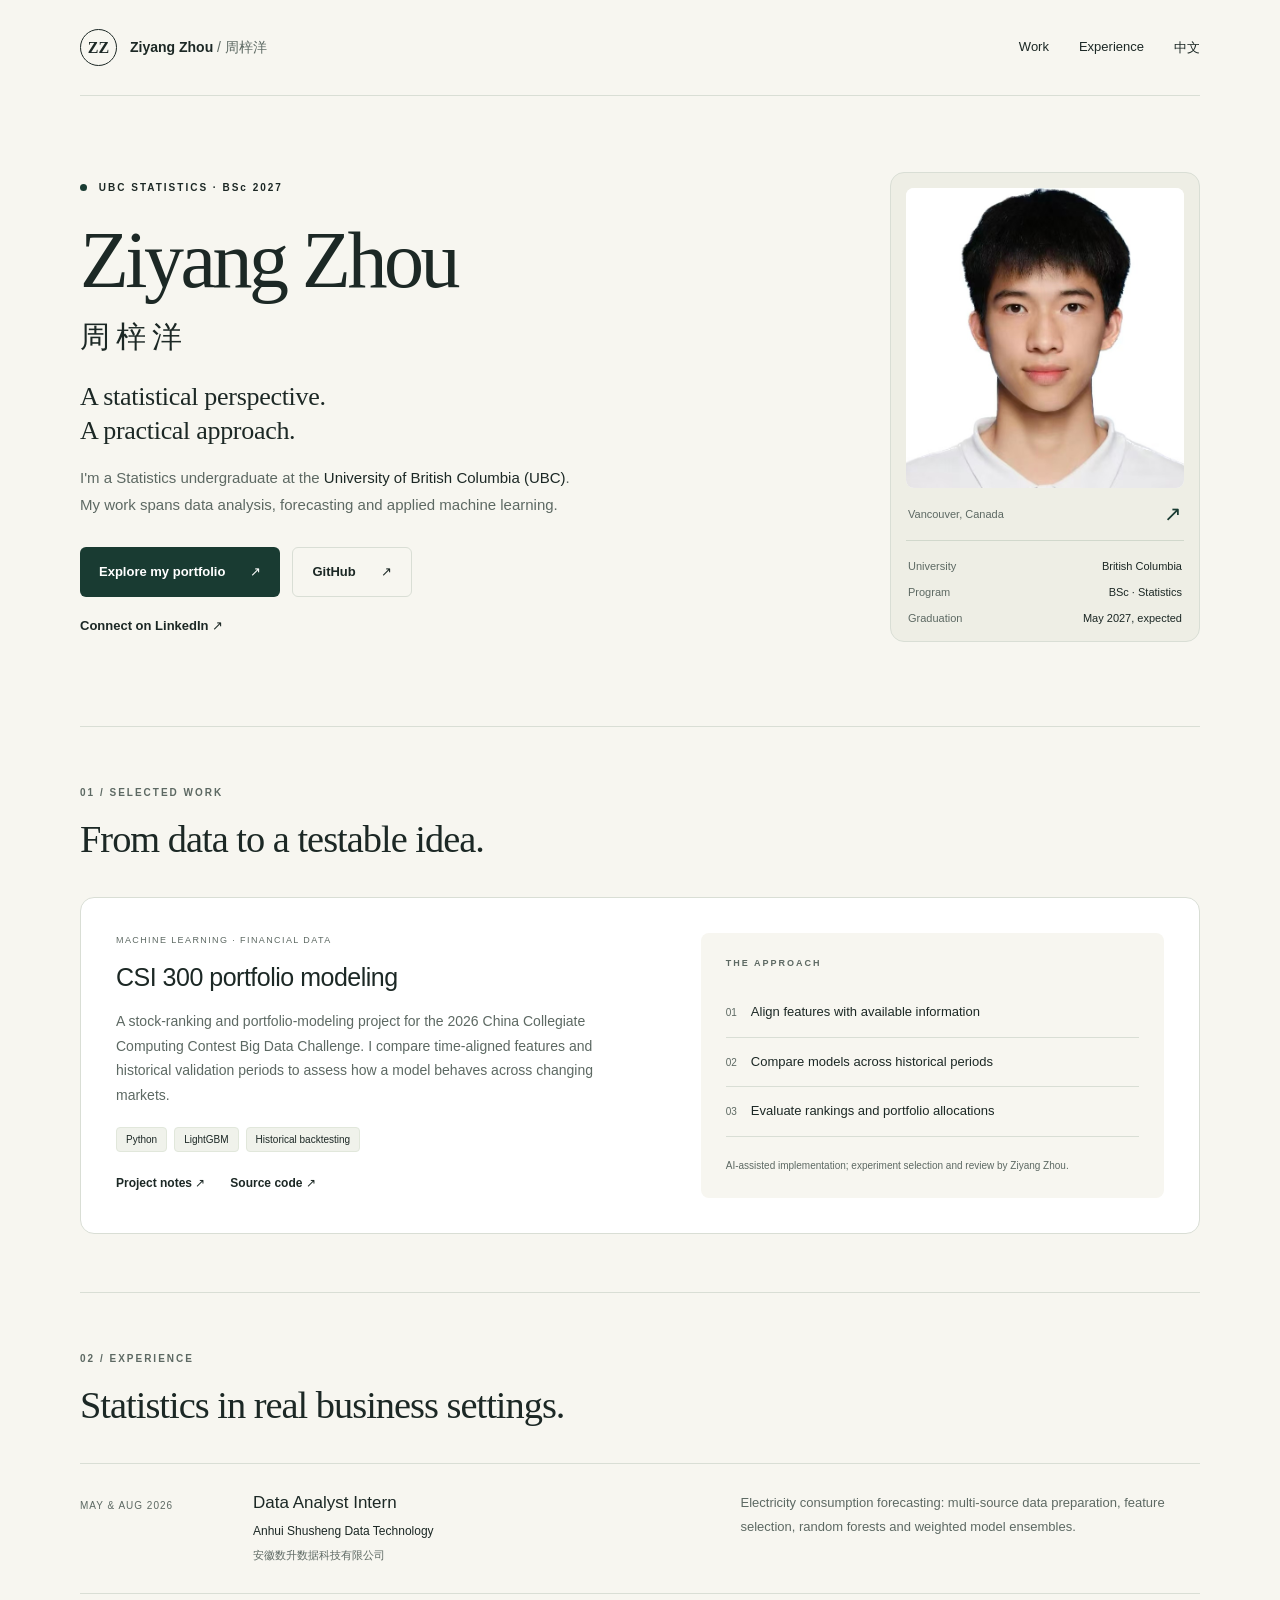
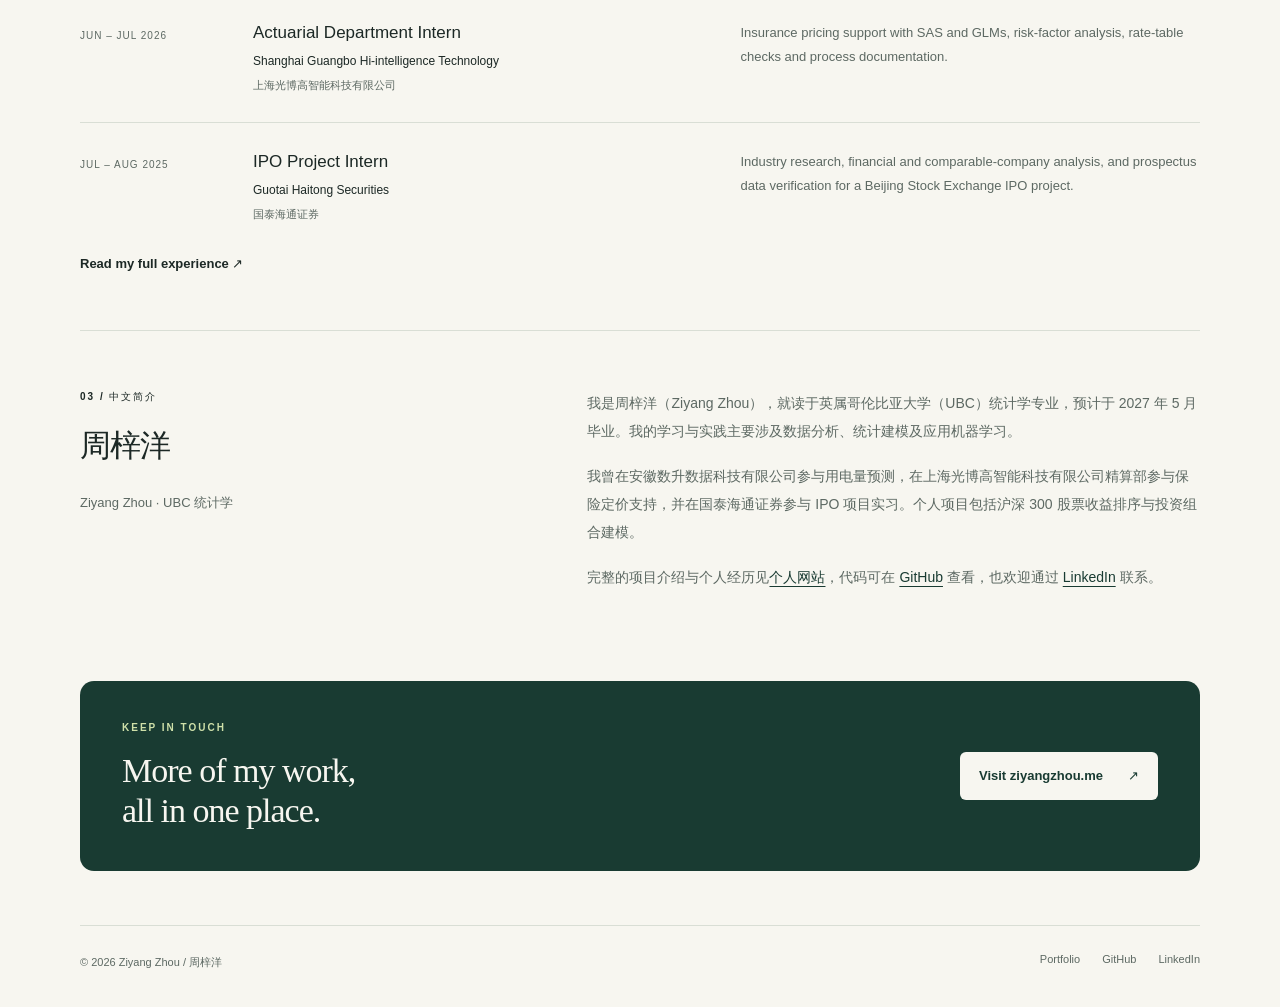
==== index.html @ 8d2120dc "Publish bilingual UBC Statistics profile for Ziyang Zhou" ====
<!doctype html>
<html lang="en">
<head>
  <meta charset="utf-8">
  <meta name="viewport" content="width=device-width, initial-scale=1">
  <title>Ziyang Zhou (周梓洋) | UBC Statistics · Data Analysis &amp; Machine Learning</title>
  <meta name="description" content="Ziyang Zhou (周梓洋), UBC Statistics student, BSc expected May 2027. Explore forecasting, actuarial analysis and machine learning work, with links to his portfolio, LinkedIn and GitHub. 英属哥伦比亚大学统计学本科生。">
  <meta name="author" content="Ziyang Zhou (周梓洋)">
  <meta name="robots" content="index, follow, max-image-preview:large">
  <meta name="theme-color" content="#193b32">
  <link rel="canonical" href="https://asdzzyandzzy.github.io/">
  <link rel="icon" href="/favicon.svg" type="image/svg+xml">
  <link rel="stylesheet" href="/styles.css">
  <meta property="og:type" content="profile">
  <meta property="og:title" content="Ziyang Zhou (周梓洋) · UBC Statistics">
  <meta property="og:description" content="Statistics, forecasting and applied machine learning. Explore my work and connect across my portfolio, LinkedIn and GitHub.">
  <meta property="og:url" content="https://asdzzyandzzy.github.io/">
  <meta property="og:image" content="https://asdzzyandzzy.github.io/assets/portrait.jpg">
  <meta property="og:image:alt" content="Portrait of Ziyang Zhou (周梓洋)">
  <meta name="twitter:card" content="summary">
  <meta name="twitter:title" content="Ziyang Zhou (周梓洋) · UBC Statistics">
  <meta name="twitter:description" content="UBC Statistics student working on data analysis, forecasting and applied machine learning.">
  <meta name="twitter:image" content="https://asdzzyandzzy.github.io/assets/portrait.jpg">
  <script type="application/ld+json">
  {
    "@context": "https://schema.org",
    "@graph": [
      {
        "@type": "ProfilePage",
        "@id": "https://asdzzyandzzy.github.io/#profile",
        "url": "https://asdzzyandzzy.github.io/",
        "name": "Ziyang Zhou (周梓洋) | UBC Statistics",
        "dateCreated": "2026-10-05",
        "dateModified": "2026-10-05",
        "inLanguage": ["en", "zh-Hans"],
        "mainEntity": {"@id": "https://ziyangzhou.me/#person"}
      },
      {
        "@type": "Person",
        "@id": "https://ziyangzhou.me/#person",
        "name": "Ziyang Zhou",
        "alternateName": ["周梓洋", "Asdzzyandzzy"],
        "givenName": "Ziyang",
        "familyName": "Zhou",
        "url": "https://ziyangzhou.me/",
        "image": "https://asdzzyandzzy.github.io/assets/portrait.jpg",
        "description": "Ziyang Zhou (周梓洋) is a Statistics undergraduate at the University of British Columbia (UBC), expecting to graduate in May 2027.",
        "affiliation": {
          "@type": "CollegeOrUniversity",
          "name": "University of British Columbia",
          "alternateName": ["UBC", "英属哥伦比亚大学"],
          "url": "https://www.ubc.ca/"
        },
        "sameAs": [
          "https://ziyangzhou.me/",
          "https://github.com/Asdzzyandzzy",
          "https://www.linkedin.com/in/ziyang-zhou-a9a16a391/"
        ]
      }
    ]
  }
  </script>
</head>
<body>
  <a class="skip" href="#main">Skip to content</a>
  <header class="site-header wrap">
    <a class="brand" href="/" aria-label="Ziyang Zhou, home"><span class="monogram">ZZ</span><span>Ziyang Zhou <span lang="zh-Hans">/ 周梓洋</span></span></a>
    <nav aria-label="Main navigation">
      <a href="#work">Work</a>
      <a href="#experience">Experience</a>
      <a href="#about-cn" lang="zh-Hans">中文</a>
    </nav>
  </header>

  <main id="main" class="wrap">
    <section class="hero" aria-labelledby="name">
      <div class="hero-copy">
        <p class="eyebrow"><span class="dot"></span> UBC STATISTICS · BSc 2027</p>
        <h1 id="name">Ziyang Zhou<span lang="zh-Hans">周梓洋</span></h1>
        <p class="hero-lead">A statistical perspective.<br>A practical approach.</p>
        <p class="intro">I'm a Statistics undergraduate at the <strong>University of British Columbia (UBC)</strong>. My work spans data analysis, forecasting and applied machine learning.</p>
        <div class="hero-actions">
          <a class="button primary" href="https://ziyangzhou.me/" rel="me">Explore my portfolio <span aria-hidden="true">↗</span></a>
          <a class="button secondary" href="https://github.com/Asdzzyandzzy" rel="me">GitHub <span aria-hidden="true">↗</span></a>
        </div>
        <a class="text-link" href="https://www.linkedin.com/in/ziyang-zhou-a9a16a391/" rel="me">Connect on LinkedIn <span aria-hidden="true">↗</span></a>
      </div>
      <aside class="portrait-card" aria-label="Education at a glance">
        <div class="portrait-frame"><img src="/assets/portrait.jpg" alt="Ziyang Zhou (周梓洋), UBC Statistics student" width="671" height="675" fetchpriority="high"></div>
        <div class="portrait-caption"><span>Vancouver, Canada</span><span class="caption-mark" aria-hidden="true">↗</span></div>
        <dl class="education-facts">
          <div><dt>University</dt><dd>British Columbia</dd></div>
          <div><dt>Program</dt><dd>BSc · Statistics</dd></div>
          <div><dt>Graduation</dt><dd>May 2027, expected</dd></div>
        </dl>
      </aside>
    </section>

    <section id="work" class="section" aria-labelledby="work-heading">
      <div class="section-heading"><p class="eyebrow">01 / SELECTED WORK</p><h2 id="work-heading">From data to a testable idea.</h2></div>
      <article class="project">
        <div class="project-description">
          <p class="project-kicker">MACHINE LEARNING · FINANCIAL DATA</p>
          <h3>CSI 300 portfolio modeling</h3>
          <p>A stock-ranking and portfolio-modeling project for the 2026 China Collegiate Computing Contest Big Data Challenge. I compare time-aligned features and historical validation periods to assess how a model behaves across changing markets.</p>
          <ul class="tags" aria-label="Project tools"><li>Python</li><li>LightGBM</li><li>Historical backtesting</li></ul>
          <div class="project-links"><a href="https://ziyangzhou.me/projects/csi300-portfolio-modeling-challenge/">Project notes <span aria-hidden="true">↗</span></a><a href="https://github.com/Asdzzyandzzy/2026-China-Collegiate-Computing-Contest-Big-Data-Challenge">Source code <span aria-hidden="true">↗</span></a></div>
        </div>
        <div class="project-method" aria-label="Project workflow">
          <p class="eyebrow">THE APPROACH</p>
          <ol><li><span>01</span>Align features with available information</li><li><span>02</span>Compare models across historical periods</li><li><span>03</span>Evaluate rankings and portfolio allocations</li></ol>
          <p class="method-note">AI-assisted implementation; experiment selection and review by Ziyang Zhou.</p>
        </div>
      </article>
    </section>

    <section id="experience" class="section" aria-labelledby="experience-heading">
      <div class="section-heading"><p class="eyebrow">02 / EXPERIENCE</p><h2 id="experience-heading">Statistics in real business settings.</h2></div>
      <div class="experience-list">
        <article class="experience-row"><p class="date">MAY &amp; AUG 2026</p><div><h3>Data Analyst Intern</h3><p class="company">Anhui Shusheng Data Technology</p><p lang="zh-Hans" class="company-cn">安徽数升数据科技有限公司</p></div><p class="experience-summary">Electricity consumption forecasting: multi-source data preparation, feature selection, random forests and weighted model ensembles.</p></article>
        <article class="experience-row"><p class="date">JUN – JUL 2026</p><div><h3>Actuarial Department Intern</h3><p class="company">Shanghai Guangbo Hi-intelligence Technology</p><p lang="zh-Hans" class="company-cn">上海光博高智能科技有限公司</p></div><p class="experience-summary">Insurance pricing support with SAS and GLMs, risk-factor analysis, rate-table checks and process documentation.</p></article>
        <article class="experience-row"><p class="date">JUL – AUG 2025</p><div><h3>IPO Project Intern</h3><p class="company">Guotai Haitong Securities</p><p lang="zh-Hans" class="company-cn">国泰海通证券</p></div><p class="experience-summary">Industry research, financial and comparable-company analysis, and prospectus data verification for a Beijing Stock Exchange IPO project.</p></article>
      </div>
      <a class="text-link section-link" href="https://ziyangzhou.me/experience/">Read my full experience <span aria-hidden="true">↗</span></a>
    </section>

    <section id="about-cn" class="section chinese-profile" lang="zh-Hans" aria-labelledby="chinese-heading">
      <div><p class="eyebrow">03 / 中文简介</p><h2 id="chinese-heading">周梓洋<br><span class="chinese-subtitle">Ziyang Zhou · UBC 统计学</span></h2></div>
      <div class="chinese-body"><p>我是周梓洋（Ziyang Zhou），就读于英属哥伦比亚大学（UBC）统计学专业，预计于 2027 年 5 月毕业。我的学习与实践主要涉及数据分析、统计建模及应用机器学习。</p><p>我曾在安徽数升数据科技有限公司参与用电量预测，在上海光博高智能科技有限公司精算部参与保险定价支持，并在国泰海通证券参与 IPO 项目实习。个人项目包括沪深 300 股票收益排序与投资组合建模。</p><p>完整的项目介绍与个人经历见<a href="https://ziyangzhou.me/" rel="me">个人网站</a>，代码可在 <a href="https://github.com/Asdzzyandzzy" rel="me">GitHub</a> 查看，也欢迎通过 <a href="https://www.linkedin.com/in/ziyang-zhou-a9a16a391/" rel="me">LinkedIn</a> 联系。</p></div>
    </section>

    <section class="connect" aria-labelledby="connect-heading"><div><p class="eyebrow">KEEP IN TOUCH</p><h2 id="connect-heading">More of my work,<br>all in one place.</h2></div><a class="button light" href="https://ziyangzhou.me/" rel="me">Visit ziyangzhou.me <span aria-hidden="true">↗</span></a></section>
  </main>
  <footer class="site-footer wrap"><p>© 2026 Ziyang Zhou <span lang="zh-Hans">/ 周梓洋</span></p><div><a href="https://ziyangzhou.me/" rel="me">Portfolio</a><a href="https://github.com/Asdzzyandzzy" rel="me">GitHub</a><a href="https://www.linkedin.com/in/ziyang-zhou-a9a16a391/" rel="me">LinkedIn</a></div></footer>
</body>
</html>
---- styles.css ----
:root{--paper:#f7f6f0;--ink:#1c2825;--muted:#5d6963;--green:#193b32;--line:#d9ded5;--accent:#cfe0a9;--white:#fff;--radius:14px;font-family:Arial,"Helvetica Neue","Microsoft YaHei",sans-serif;color:var(--ink);background:var(--paper);font-synthesis:none}
*{box-sizing:border-box}html{scroll-behavior:smooth;scroll-padding-top:32px}body{margin:0}a{color:inherit;text-decoration:none}a:hover{text-decoration:underline;text-underline-offset:5px}a:focus-visible{outline:3px solid #4a765b;outline-offset:6px}img{display:block;max-width:100%;height:auto}p{margin:0;line-height:1.75}h1,h2,h3{margin:0;font-weight:500}h2{font-family:Georgia,"Times New Roman",serif;font-size:clamp(29px,3vw,41px);line-height:1.2;letter-spacing:-1px}h3{font-size:21px;line-height:1.4}.wrap{width:min(1120px,calc(100% - 80px));margin-inline:auto}.skip{position:absolute;left:16px;top:-80px;background:var(--white);padding:12px;z-index:10}.skip:focus{top:16px}.site-header{min-height:96px;display:flex;justify-content:space-between;align-items:center;border-bottom:1px solid var(--line);gap:24px}.brand{display:flex;align-items:center;gap:13px;font-size:14px;font-weight:600}.brand>span>span{color:var(--muted);font-weight:400}.monogram{display:grid;place-items:center;width:37px;height:37px;border:1px solid var(--ink);border-radius:50%;font-family:Georgia,serif;font-size:16px}.site-header nav{display:flex;gap:30px;font-size:13px}.hero{display:grid;grid-template-columns:minmax(0,1fr) 310px;gap:110px;padding:76px 0 84px;align-items:center}.eyebrow{font-size:10px;font-weight:700;letter-spacing:2px;line-height:1.5}.dot{display:inline-block;width:7px;height:7px;border-radius:50%;background:var(--green);margin-right:7px}.hero h1{font-family:Georgia,"Times New Roman",serif;font-size:clamp(52px,6.5vw,80px);line-height:1.05;letter-spacing:-3.5px;margin:23px 0 27px}.hero h1>span{display:block;font-family:"Microsoft YaHei","PingFang SC",sans-serif;font-size:30px;font-weight:400;letter-spacing:6px;margin-top:19px}.hero-lead{font-family:Georgia,"Times New Roman",serif;font-size:26px;line-height:1.32;letter-spacing:-.3px;margin-bottom:17px}.intro{font-size:15px;max-width:505px;color:var(--muted)}.intro strong{font-weight:500;color:var(--ink)}.hero-actions{display:flex;gap:12px;flex-wrap:wrap;margin-top:29px}.button{display:inline-flex;align-items:center;justify-content:space-between;gap:25px;padding:16px 19px;border-radius:6px;font-size:13px;font-weight:600;line-height:1.25;min-height:48px}.button:hover{text-decoration:none;filter:brightness(.95)}.primary{background:var(--green);color:var(--white)}.secondary{border:1px solid var(--line)}.text-link{display:inline-block;font-size:13px;font-weight:600;margin-top:21px}.portrait-card{padding:15px 15px 4px;background:#eeeee5;border:1px solid var(--line);border-radius:var(--radius)}.portrait-frame{overflow:hidden;border-radius:8px;background:white}.portrait-frame img{width:100%;aspect-ratio:1/1.08;object-fit:cover;object-position:center 35%}.portrait-caption{display:flex;justify-content:space-between;align-items:center;font-size:11px;color:var(--muted);padding:14px 2px;border-bottom:1px solid #d1d8cc}.caption-mark{color:var(--green);font-size:21px}.education-facts{margin:12px 2px 6px}.education-facts>div{display:flex;justify-content:space-between;gap:12px;font-size:11px;padding:7px 0}.education-facts dt{color:var(--muted)}.education-facts dd{margin:0;text-align:right}.section{padding:58px 0;border-top:1px solid var(--line)}.section-heading .eyebrow{margin-bottom:16px;color:var(--muted)}.project{display:grid;grid-template-columns:1.15fr 1fr;gap:52px;margin-top:35px;padding:35px;background:#fff;border:1px solid var(--line);border-radius:var(--radius)}.project-kicker{color:var(--muted);font-size:9px;letter-spacing:1.4px;margin-bottom:11px}.project h3{font-size:25px;letter-spacing:-.5px;margin-bottom:14px}.project-description>p:not(.project-kicker){font-size:14px;color:var(--muted)}.tags{padding:0;list-style:none;display:flex;flex-wrap:wrap;gap:7px;margin:20px 0 24px}.tags li{font-size:10px;background:#f0f2eb;border:1px solid #e1e7db;padding:6px 9px;border-radius:4px}.project-links{display:flex;gap:25px;font-size:12px;font-weight:600}.project-method{padding:24px 25px;background:var(--paper);border-radius:8px;align-self:stretch;display:flex;flex-direction:column;justify-content:center}.project-method>.eyebrow{font-size:9px;color:var(--muted)}.project-method ol{list-style:none;margin:17px 0 20px;padding:0}.project-method li{display:flex;gap:14px;align-items:baseline;font-size:13px;padding:14px 0;border-bottom:1px solid var(--line);line-height:1.6}.project-method li span{font-size:10px;color:var(--muted)}.method-note{color:var(--muted);font-size:10px;line-height:1.7}.experience-list{margin-top:35px}.experience-row{display:grid;grid-template-columns:145px 1fr 1fr;gap:28px;border-top:1px solid var(--line);padding:27px 0}.date{font-size:10px;letter-spacing:1px;color:var(--muted);padding-top:6px}.experience-row h3{font-size:17px;margin-bottom:6px}.company{font-size:12px;line-height:1.7}.company-cn{font-size:11px;color:var(--muted);margin-top:5px}.experience-summary{font-size:13px;color:var(--muted);line-height:1.85}.section-link{margin-top:4px}.chinese-profile{display:grid;grid-template-columns:1fr 1.4fr;gap:70px}.chinese-profile h2{font-family:"Microsoft YaHei","PingFang SC",sans-serif;font-size:31px;font-weight:400;line-height:1.65;margin-top:16px}.chinese-subtitle{font-family:Arial,sans-serif;font-size:13px;color:var(--muted);letter-spacing:0}.chinese-body p{font-size:14px;line-height:2;color:var(--muted);margin-bottom:17px}.chinese-body a{text-decoration:underline;text-underline-offset:4px;color:var(--green)}.connect{background:var(--green);color:var(--paper);border-radius:var(--radius);padding:39px 42px;display:flex;align-items:center;justify-content:space-between;gap:32px;margin:15px 0 54px}.connect .eyebrow{color:var(--accent);margin-bottom:16px}.connect h2{font-size:34px}.light{background:var(--paper);color:var(--green)}.site-footer{border-top:1px solid var(--line);display:flex;justify-content:space-between;gap:20px;padding:27px 0 35px;color:var(--muted);font-size:11px}.site-footer>div{display:flex;gap:22px}
@media(min-width:1400px){.hero{padding-block:90px}.hero h1{font-size:86px}}
@media(max-width:900px){.wrap{width:calc(100% - 48px)}.hero{gap:40px;grid-template-columns:minmax(0,1fr) 270px}.hero h1{font-size:61px}.project{gap:25px;padding:25px}.experience-row{grid-template-columns:110px 1fr;gap:18px}.experience-summary{grid-column:2}.chinese-profile{gap:35px}}
@media(max-width:640px){.wrap{width:calc(100% - 40px)}.site-header{min-height:80px;flex-wrap:wrap;padding:18px 0;gap:18px}.brand{font-size:12px}.site-header nav{gap:22px;font-size:12px}.hero{grid-template-columns:1fr;padding:43px 0 46px;gap:35px}.hero h1{font-size:64px;letter-spacing:-3px;margin-top:22px}.hero h1>span{font-size:27px}.hero-lead{font-size:25px}.intro{font-size:14px}.hero-actions{gap:10px}.button{font-size:12px;padding:15px 16px;gap:20px}.portrait-card{width:min(100%,330px);justify-self:center}.portrait-frame img{aspect-ratio:1/1}.section{padding:39px 0}.project{grid-template-columns:1fr;padding:22px;gap:25px}.project h3{font-size:23px}.project-method{padding:21px}.experience-row{grid-template-columns:1fr;gap:10px;padding:23px 0}.experience-summary{grid-column:auto}.date{padding:0}.chinese-profile{grid-template-columns:1fr;gap:22px}.chinese-profile h2{font-size:29px;margin-top:12px}.chinese-body p{font-size:14px}.connect{padding:28px;flex-direction:column;align-items:flex-start;margin:10px 0 35px;gap:26px}.connect h2{font-size:31px}.site-footer{flex-direction:column;font-size:11px;gap:13px}}
@media(prefers-reduced-motion:reduce){html{scroll-behavior:auto}}
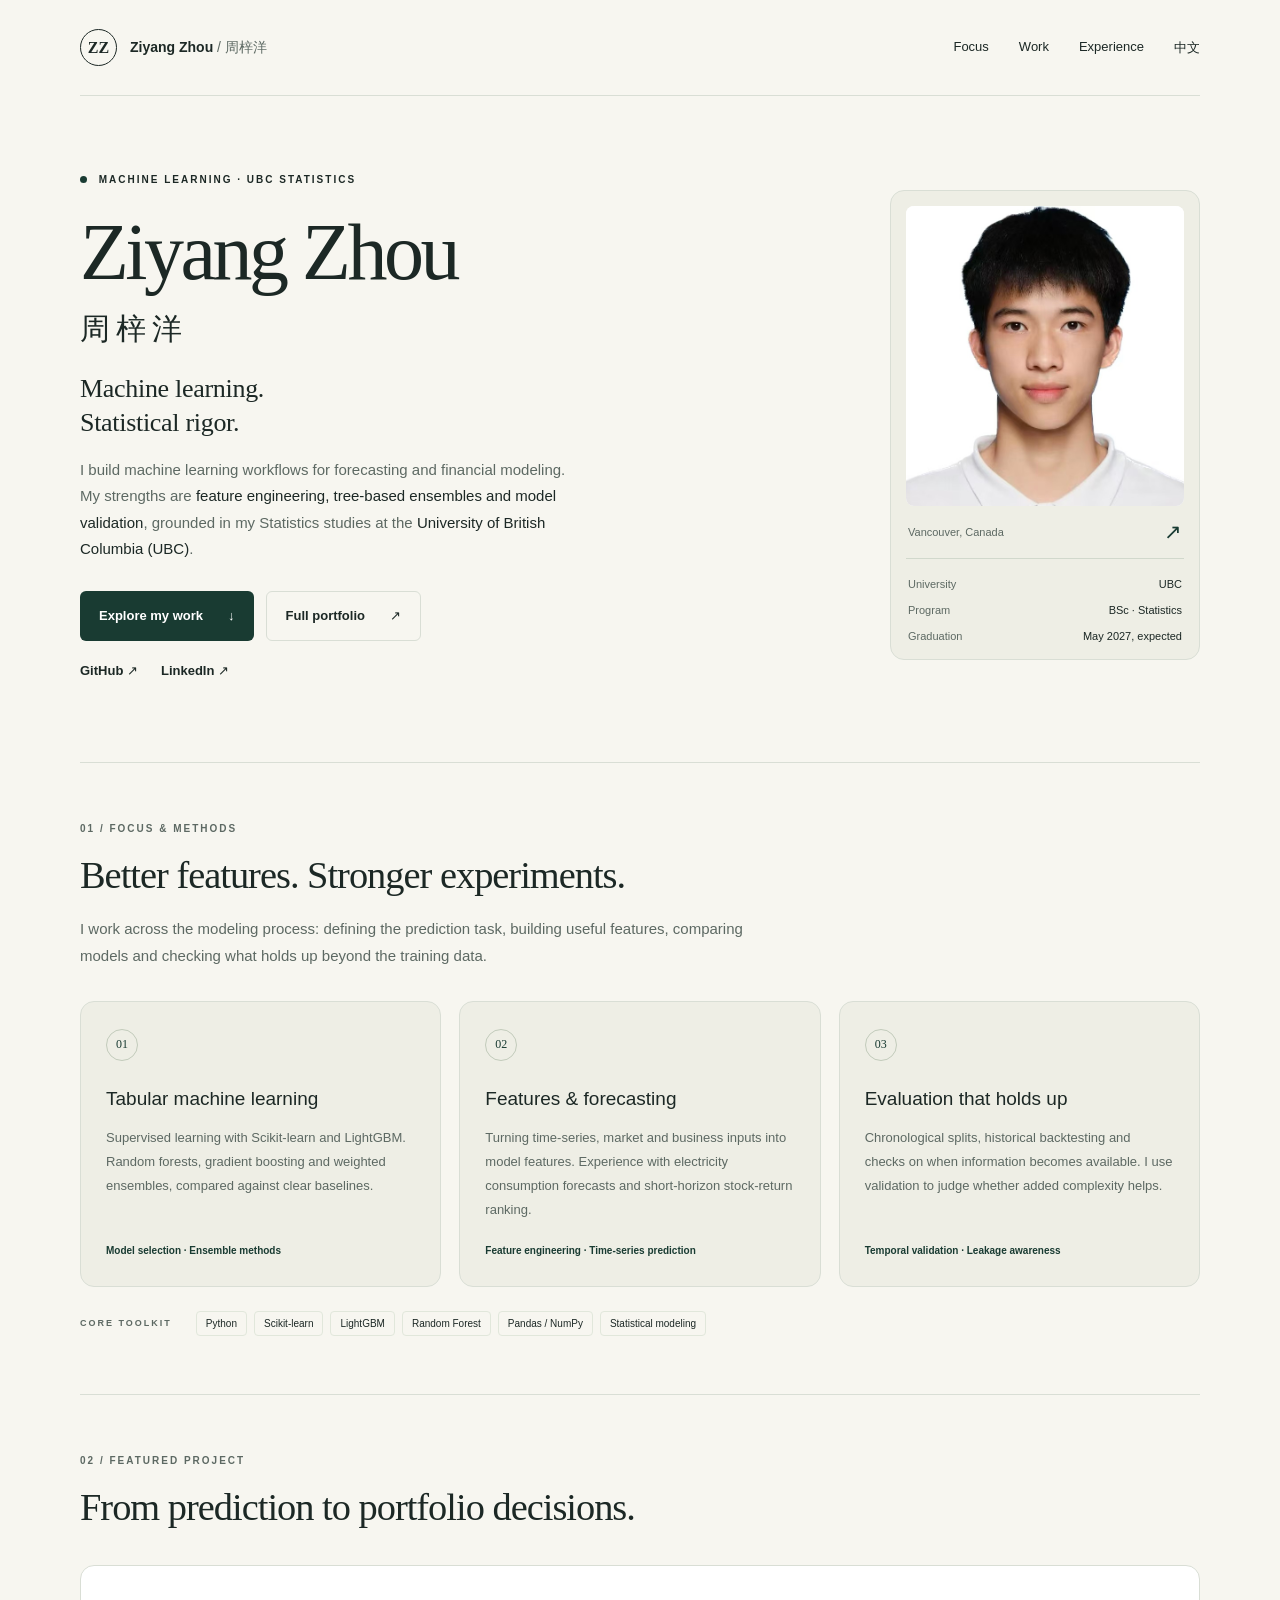
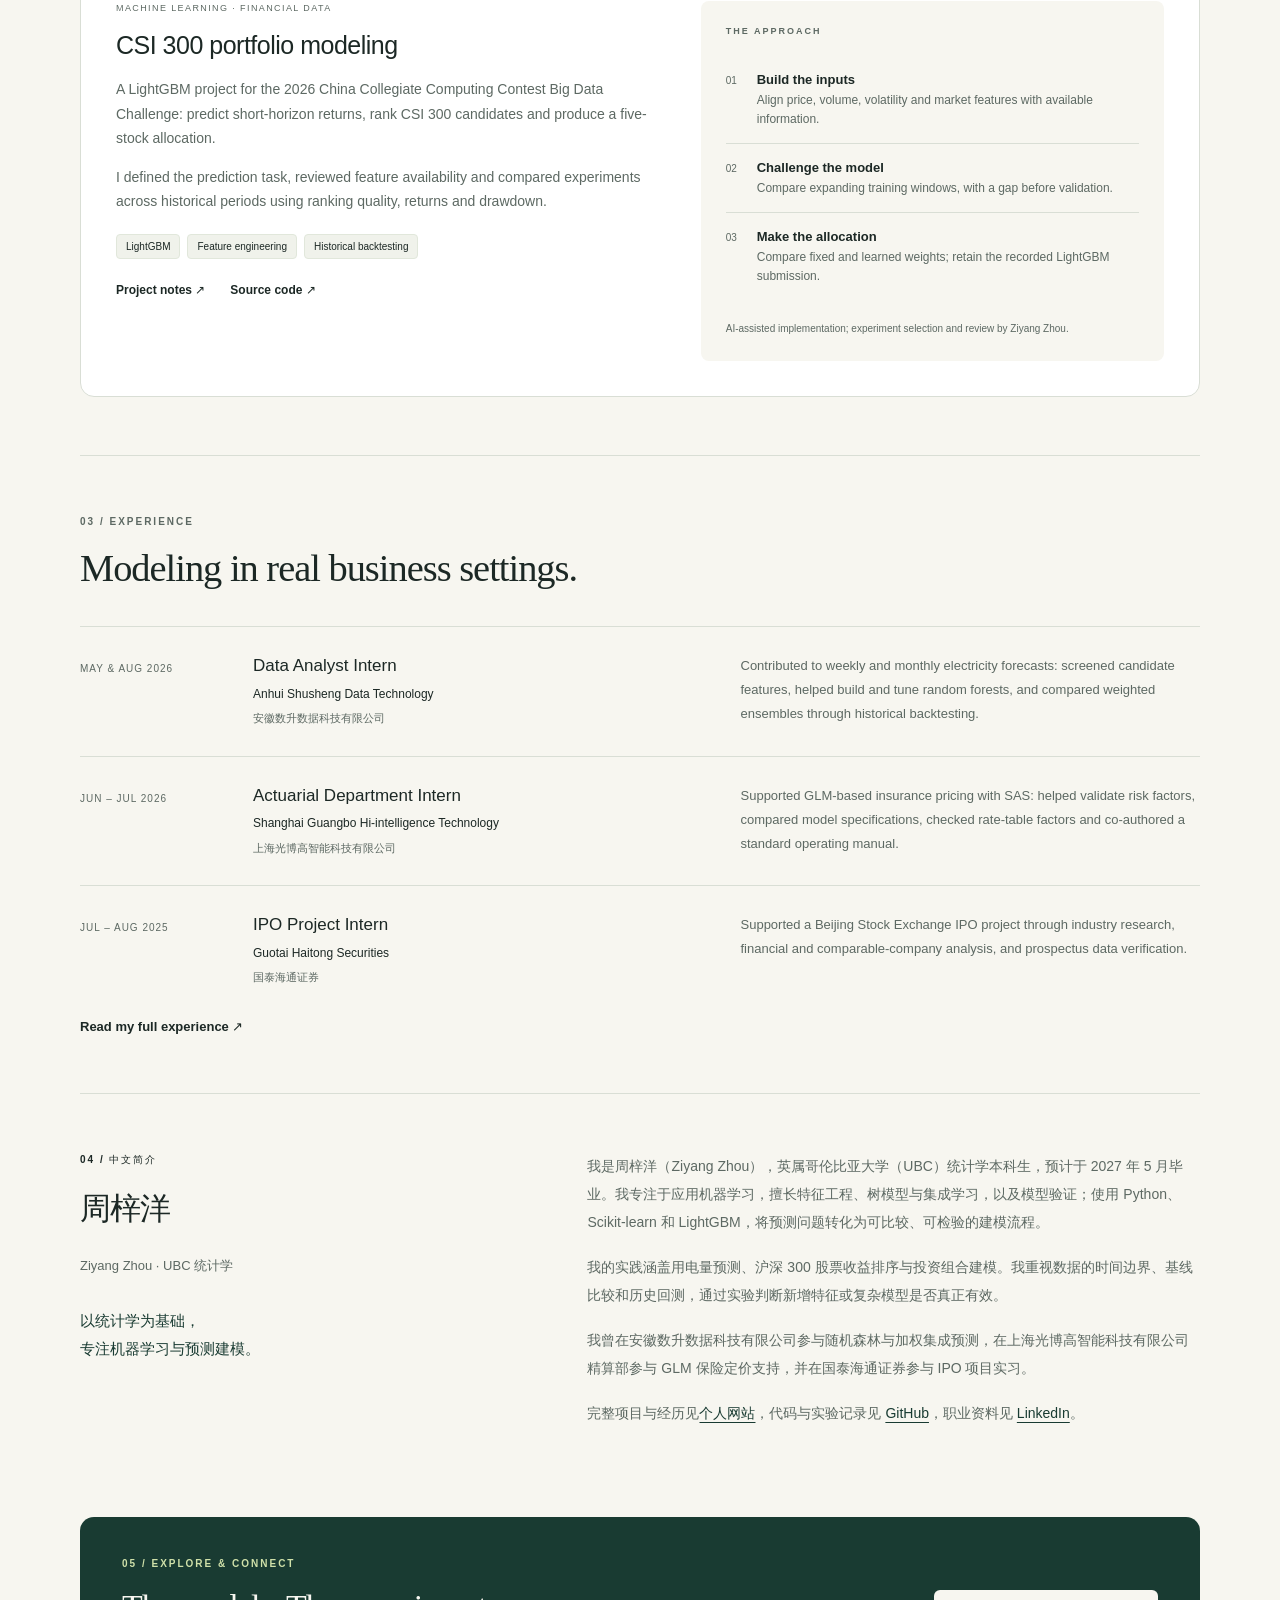
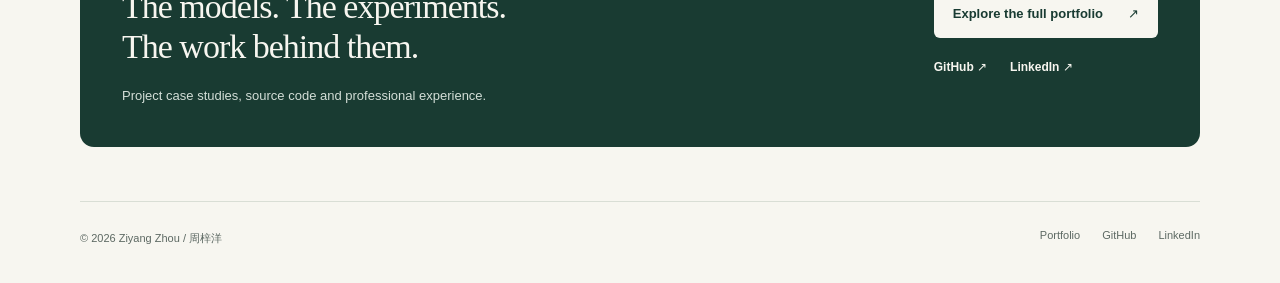
==== commit 63a38afd: "Refocus the public profile on machine learning and model validation" ====
--- a/index.html
+++ b/index.html
@@ -3,23 +3,27 @@
 <head>
   <meta charset="utf-8">
   <meta name="viewport" content="width=device-width, initial-scale=1">
-  <title>Ziyang Zhou (周梓洋) | UBC Statistics · Data Analysis &amp; Machine Learning</title>
-  <meta name="description" content="Ziyang Zhou (周梓洋), UBC Statistics student, BSc expected May 2027. Explore forecasting, actuarial analysis and machine learning work, with links to his portfolio, LinkedIn and GitHub. 英属哥伦比亚大学统计学本科生。">
+  <title>Ziyang Zhou (周梓洋) | Machine Learning · UBC Statistics</title>
+  <meta name="description" content="Ziyang Zhou (周梓洋), UBC Statistics undergraduate focused on machine learning, feature engineering, tree ensembles and forecasting. Explore his models, projects and experience. 周梓洋，UBC 统计学，专注机器学习。">
   <meta name="author" content="Ziyang Zhou (周梓洋)">
-  <meta name="robots" content="index, follow, max-image-preview:large">
+  <meta name="google-site-verification" content="0de_2wKJBF3waGZEqocbaVvbZOpBc2Y_tY6AIkfnSMA">
+  <meta name="robots" content="index, follow, max-image-preview:large, max-snippet:-1, max-video-preview:-1">
   <meta name="theme-color" content="#193b32">
   <link rel="canonical" href="https://asdzzyandzzy.github.io/">
   <link rel="icon" href="/favicon.svg" type="image/svg+xml">
   <link rel="stylesheet" href="/styles.css">
+  <link rel="alternate" type="text/plain" href="/llms.txt" title="Public profile summary">
   <meta property="og:type" content="profile">
-  <meta property="og:title" content="Ziyang Zhou (周梓洋) · UBC Statistics">
-  <meta property="og:description" content="Statistics, forecasting and applied machine learning. Explore my work and connect across my portfolio, LinkedIn and GitHub.">
+  <meta property="og:title" content="Ziyang Zhou (周梓洋) | Machine Learning · UBC Statistics">
+  <meta property="og:description" content="Machine learning grounded in statistics. Feature engineering, tree ensembles, forecasting and model validation, with projects and experience from Ziyang Zhou (周梓洋).">
   <meta property="og:url" content="https://asdzzyandzzy.github.io/">
   <meta property="og:image" content="https://asdzzyandzzy.github.io/assets/portrait.jpg">
   <meta property="og:image:alt" content="Portrait of Ziyang Zhou (周梓洋)">
+  <meta property="og:locale" content="en_CA">
+  <meta property="og:locale:alternate" content="zh_CN">
   <meta name="twitter:card" content="summary">
-  <meta name="twitter:title" content="Ziyang Zhou (周梓洋) · UBC Statistics">
-  <meta name="twitter:description" content="UBC Statistics student working on data analysis, forecasting and applied machine learning.">
+  <meta name="twitter:title" content="Ziyang Zhou (周梓洋) | Machine Learning · UBC Statistics">
+  <meta name="twitter:description" content="Applied machine learning, feature engineering and forecasting. Explore the work of Ziyang Zhou (周梓洋), a Statistics undergraduate at UBC.">
   <meta name="twitter:image" content="https://asdzzyandzzy.github.io/assets/portrait.jpg">
   <script type="application/ld+json">
   {
@@ -29,11 +33,12 @@
         "@type": "ProfilePage",
         "@id": "https://asdzzyandzzy.github.io/#profile",
         "url": "https://asdzzyandzzy.github.io/",
-        "name": "Ziyang Zhou (周梓洋) | UBC Statistics",
+        "name": "Ziyang Zhou (周梓洋) | Machine Learning · UBC Statistics",
         "dateCreated": "2026-10-05",
-        "dateModified": "2026-10-05",
+        "dateModified": "2026-10-06",
         "inLanguage": ["en", "zh-Hans"],
-        "mainEntity": {"@id": "https://ziyangzhou.me/#person"}
+        "mainEntity": {"@id": "https://ziyangzhou.me/#person"},
+        "hasPart": {"@id": "https://asdzzyandzzy.github.io/#csi300-project"}
       },
       {
         "@type": "Person",
@@ -44,7 +49,8 @@
         "familyName": "Zhou",
         "url": "https://ziyangzhou.me/",
         "image": "https://asdzzyandzzy.github.io/assets/portrait.jpg",
-        "description": "Ziyang Zhou (周梓洋) is a Statistics undergraduate at the University of British Columbia (UBC), expecting to graduate in May 2027.",
+        "description": "Ziyang Zhou (周梓洋) is a Statistics undergraduate at the University of British Columbia (UBC), focused on machine learning, feature engineering, tree ensembles, forecasting and model validation. BSc expected May 2027.",
+        "knowsAbout": ["Machine learning", "Feature engineering", "Tree-based ensembles", "Time-series forecasting", "Model validation", "Python", "Scikit-learn", "LightGBM"],
         "affiliation": {
           "@type": "CollegeOrUniversity",
           "name": "University of British Columbia",
@@ -56,6 +62,15 @@
           "https://github.com/Asdzzyandzzy",
           "https://www.linkedin.com/in/ziyang-zhou-a9a16a391/"
         ]
+      },
+      {
+        "@type": "CreativeWork",
+        "@id": "https://asdzzyandzzy.github.io/#csi300-project",
+        "name": "CSI 300 Portfolio Modeling Challenge",
+        "url": "https://ziyangzhou.me/projects/csi300-portfolio-modeling-challenge/",
+        "description": "A machine-learning competition project using LightGBM, time-aligned features and historical validation to rank CSI 300 stocks and produce a five-stock allocation. AI-assisted implementation, with experiment selection and review by Ziyang Zhou.",
+        "author": {"@id": "https://ziyangzhou.me/#person"},
+        "isPartOf": {"@id": "https://asdzzyandzzy.github.io/#profile"}
       }
     ]
   }
@@ -66,6 +81,7 @@
   <header class="site-header wrap">
     <a class="brand" href="/" aria-label="Ziyang Zhou, home"><span class="monogram">ZZ</span><span>Ziyang Zhou <span lang="zh-Hans">/ 周梓洋</span></span></a>
     <nav aria-label="Main navigation">
+      <a href="#focus">Focus</a>
       <a href="#work">Work</a>
       <a href="#experience">Experience</a>
       <a href="#about-cn" lang="zh-Hans">中文</a>
@@ -75,61 +91,72 @@
   <main id="main" class="wrap">
     <section class="hero" aria-labelledby="name">
       <div class="hero-copy">
-        <p class="eyebrow"><span class="dot"></span> UBC STATISTICS · BSc 2027</p>
+        <p class="eyebrow"><span class="dot"></span> MACHINE LEARNING · UBC STATISTICS</p>
         <h1 id="name">Ziyang Zhou<span lang="zh-Hans">周梓洋</span></h1>
-        <p class="hero-lead">A statistical perspective.<br>A practical approach.</p>
-        <p class="intro">I'm a Statistics undergraduate at the <strong>University of British Columbia (UBC)</strong>. My work spans data analysis, forecasting and applied machine learning.</p>
+        <p class="hero-lead">Machine learning.<br>Statistical rigor.</p>
+        <p class="intro">I build machine learning workflows for forecasting and financial modeling. My strengths are <strong>feature engineering, tree-based ensembles and model validation</strong>, grounded in my Statistics studies at the <strong>University of British Columbia (UBC)</strong>.</p>
         <div class="hero-actions">
-          <a class="button primary" href="https://ziyangzhou.me/" rel="me">Explore my portfolio <span aria-hidden="true">↗</span></a>
-          <a class="button secondary" href="https://github.com/Asdzzyandzzy" rel="me">GitHub <span aria-hidden="true">↗</span></a>
+          <a class="button primary" href="#work">Explore my work <span aria-hidden="true">↓</span></a>
+          <a class="button secondary" href="https://ziyangzhou.me/" rel="me">Full portfolio <span aria-hidden="true">↗</span></a>
         </div>
-        <a class="text-link" href="https://www.linkedin.com/in/ziyang-zhou-a9a16a391/" rel="me">Connect on LinkedIn <span aria-hidden="true">↗</span></a>
+        <div class="profile-links"><a href="https://github.com/Asdzzyandzzy" rel="me">GitHub <span aria-hidden="true">↗</span></a><a href="https://www.linkedin.com/in/ziyang-zhou-a9a16a391/" rel="me">LinkedIn <span aria-hidden="true">↗</span></a></div>
       </div>
       <aside class="portrait-card" aria-label="Education at a glance">
         <div class="portrait-frame"><img src="/assets/portrait.jpg" alt="Ziyang Zhou (周梓洋), UBC Statistics student" width="671" height="675" fetchpriority="high"></div>
         <div class="portrait-caption"><span>Vancouver, Canada</span><span class="caption-mark" aria-hidden="true">↗</span></div>
         <dl class="education-facts">
-          <div><dt>University</dt><dd>British Columbia</dd></div>
+          <div><dt>University</dt><dd>UBC</dd></div>
           <div><dt>Program</dt><dd>BSc · Statistics</dd></div>
           <div><dt>Graduation</dt><dd>May 2027, expected</dd></div>
         </dl>
       </aside>
     </section>
 
+    <section id="focus" class="section" aria-labelledby="focus-heading">
+      <div class="section-heading"><p class="eyebrow">01 / FOCUS &amp; METHODS</p><h2 id="focus-heading">Better features. Stronger experiments.</h2><p class="section-intro">I work across the modeling process: defining the prediction task, building useful features, comparing models and checking what holds up beyond the training data.</p></div>
+      <div class="focus-grid">
+        <article class="focus-card"><span class="focus-number" aria-hidden="true">01</span><h3>Tabular machine learning</h3><p>Supervised learning with Scikit-learn and LightGBM. Random forests, gradient boosting and weighted ensembles, compared against clear baselines.</p><p class="focus-detail">Model selection · Ensemble methods</p></article>
+        <article class="focus-card"><span class="focus-number" aria-hidden="true">02</span><h3>Features &amp; forecasting</h3><p>Turning time-series, market and business inputs into model features. Experience with electricity consumption forecasts and short-horizon stock-return ranking.</p><p class="focus-detail">Feature engineering · Time-series prediction</p></article>
+        <article class="focus-card"><span class="focus-number" aria-hidden="true">03</span><h3>Evaluation that holds up</h3><p>Chronological splits, historical backtesting and checks on when information becomes available. I use validation to judge whether added complexity helps.</p><p class="focus-detail">Temporal validation · Leakage awareness</p></article>
+      </div>
+      <div class="toolkit"><p class="eyebrow">CORE TOOLKIT</p><ul class="tags" aria-label="Core tools and methods"><li>Python</li><li>Scikit-learn</li><li>LightGBM</li><li>Random Forest</li><li>Pandas / NumPy</li><li>Statistical modeling</li></ul></div>
+    </section>
+
     <section id="work" class="section" aria-labelledby="work-heading">
-      <div class="section-heading"><p class="eyebrow">01 / SELECTED WORK</p><h2 id="work-heading">From data to a testable idea.</h2></div>
-      <article class="project">
+      <div class="section-heading"><p class="eyebrow">02 / FEATURED PROJECT</p><h2 id="work-heading">From prediction to portfolio decisions.</h2></div>
+      <article id="csi300-project" class="project">
         <div class="project-description">
           <p class="project-kicker">MACHINE LEARNING · FINANCIAL DATA</p>
           <h3>CSI 300 portfolio modeling</h3>
-          <p>A stock-ranking and portfolio-modeling project for the 2026 China Collegiate Computing Contest Big Data Challenge. I compare time-aligned features and historical validation periods to assess how a model behaves across changing markets.</p>
-          <ul class="tags" aria-label="Project tools"><li>Python</li><li>LightGBM</li><li>Historical backtesting</li></ul>
+          <p>A LightGBM project for the 2026 China Collegiate Computing Contest Big Data Challenge: predict short-horizon returns, rank CSI 300 candidates and produce a five-stock allocation.</p>
+          <p class="project-contribution">I defined the prediction task, reviewed feature availability and compared experiments across historical periods using ranking quality, returns and drawdown.</p>
+          <ul class="tags" aria-label="Project tools"><li>LightGBM</li><li>Feature engineering</li><li>Historical backtesting</li></ul>
           <div class="project-links"><a href="https://ziyangzhou.me/projects/csi300-portfolio-modeling-challenge/">Project notes <span aria-hidden="true">↗</span></a><a href="https://github.com/Asdzzyandzzy/2026-China-Collegiate-Computing-Contest-Big-Data-Challenge">Source code <span aria-hidden="true">↗</span></a></div>
         </div>
         <div class="project-method" aria-label="Project workflow">
           <p class="eyebrow">THE APPROACH</p>
-          <ol><li><span>01</span>Align features with available information</li><li><span>02</span>Compare models across historical periods</li><li><span>03</span>Evaluate rankings and portfolio allocations</li></ol>
+          <ol><li><span>01</span><div><strong>Build the inputs</strong><br>Align price, volume, volatility and market features with available information.</div></li><li><span>02</span><div><strong>Challenge the model</strong><br>Compare expanding training windows, with a gap before validation.</div></li><li><span>03</span><div><strong>Make the allocation</strong><br>Compare fixed and learned weights; retain the recorded LightGBM submission.</div></li></ol>
           <p class="method-note">AI-assisted implementation; experiment selection and review by Ziyang Zhou.</p>
         </div>
       </article>
     </section>
 
     <section id="experience" class="section" aria-labelledby="experience-heading">
-      <div class="section-heading"><p class="eyebrow">02 / EXPERIENCE</p><h2 id="experience-heading">Statistics in real business settings.</h2></div>
+      <div class="section-heading"><p class="eyebrow">03 / EXPERIENCE</p><h2 id="experience-heading">Modeling in real business settings.</h2></div>
       <div class="experience-list">
-        <article class="experience-row"><p class="date">MAY &amp; AUG 2026</p><div><h3>Data Analyst Intern</h3><p class="company">Anhui Shusheng Data Technology</p><p lang="zh-Hans" class="company-cn">安徽数升数据科技有限公司</p></div><p class="experience-summary">Electricity consumption forecasting: multi-source data preparation, feature selection, random forests and weighted model ensembles.</p></article>
-        <article class="experience-row"><p class="date">JUN – JUL 2026</p><div><h3>Actuarial Department Intern</h3><p class="company">Shanghai Guangbo Hi-intelligence Technology</p><p lang="zh-Hans" class="company-cn">上海光博高智能科技有限公司</p></div><p class="experience-summary">Insurance pricing support with SAS and GLMs, risk-factor analysis, rate-table checks and process documentation.</p></article>
-        <article class="experience-row"><p class="date">JUL – AUG 2025</p><div><h3>IPO Project Intern</h3><p class="company">Guotai Haitong Securities</p><p lang="zh-Hans" class="company-cn">国泰海通证券</p></div><p class="experience-summary">Industry research, financial and comparable-company analysis, and prospectus data verification for a Beijing Stock Exchange IPO project.</p></article>
+        <article class="experience-row"><p class="date">MAY &amp; AUG 2026</p><div><h3>Data Analyst Intern</h3><p class="company">Anhui Shusheng Data Technology</p><p lang="zh-Hans" class="company-cn">安徽数升数据科技有限公司</p></div><p class="experience-summary">Contributed to weekly and monthly electricity forecasts: screened candidate features, helped build and tune random forests, and compared weighted ensembles through historical backtesting.</p></article>
+        <article class="experience-row"><p class="date">JUN – JUL 2026</p><div><h3>Actuarial Department Intern</h3><p class="company">Shanghai Guangbo Hi-intelligence Technology</p><p lang="zh-Hans" class="company-cn">上海光博高智能科技有限公司</p></div><p class="experience-summary">Supported GLM-based insurance pricing with SAS: helped validate risk factors, compared model specifications, checked rate-table factors and co-authored a standard operating manual.</p></article>
+        <article class="experience-row"><p class="date">JUL – AUG 2025</p><div><h3>IPO Project Intern</h3><p class="company">Guotai Haitong Securities</p><p lang="zh-Hans" class="company-cn">国泰海通证券</p></div><p class="experience-summary">Supported a Beijing Stock Exchange IPO project through industry research, financial and comparable-company analysis, and prospectus data verification.</p></article>
       </div>
       <a class="text-link section-link" href="https://ziyangzhou.me/experience/">Read my full experience <span aria-hidden="true">↗</span></a>
     </section>
 
     <section id="about-cn" class="section chinese-profile" lang="zh-Hans" aria-labelledby="chinese-heading">
-      <div><p class="eyebrow">03 / 中文简介</p><h2 id="chinese-heading">周梓洋<br><span class="chinese-subtitle">Ziyang Zhou · UBC 统计学</span></h2></div>
-      <div class="chinese-body"><p>我是周梓洋（Ziyang Zhou），就读于英属哥伦比亚大学（UBC）统计学专业，预计于 2027 年 5 月毕业。我的学习与实践主要涉及数据分析、统计建模及应用机器学习。</p><p>我曾在安徽数升数据科技有限公司参与用电量预测，在上海光博高智能科技有限公司精算部参与保险定价支持，并在国泰海通证券参与 IPO 项目实习。个人项目包括沪深 300 股票收益排序与投资组合建模。</p><p>完整的项目介绍与个人经历见<a href="https://ziyangzhou.me/" rel="me">个人网站</a>，代码可在 <a href="https://github.com/Asdzzyandzzy" rel="me">GitHub</a> 查看，也欢迎通过 <a href="https://www.linkedin.com/in/ziyang-zhou-a9a16a391/" rel="me">LinkedIn</a> 联系。</p></div>
+      <div><p class="eyebrow">04 / 中文简介</p><h2 id="chinese-heading">周梓洋<br><span class="chinese-subtitle">Ziyang Zhou · UBC 统计学</span></h2><p class="chinese-focus">以统计学为基础，<br>专注机器学习与预测建模。</p></div>
+      <div class="chinese-body"><p>我是周梓洋（Ziyang Zhou），英属哥伦比亚大学（UBC）统计学本科生，预计于 2027 年 5 月毕业。我专注于应用机器学习，擅长特征工程、树模型与集成学习，以及模型验证；使用 Python、Scikit-learn 和 LightGBM，将预测问题转化为可比较、可检验的建模流程。</p><p>我的实践涵盖用电量预测、沪深 300 股票收益排序与投资组合建模。我重视数据的时间边界、基线比较和历史回测，通过实验判断新增特征或复杂模型是否真正有效。</p><p>我曾在安徽数升数据科技有限公司参与随机森林与加权集成预测，在上海光博高智能科技有限公司精算部参与 GLM 保险定价支持，并在国泰海通证券参与 IPO 项目实习。</p><p>完整项目与经历见<a href="https://ziyangzhou.me/" rel="me">个人网站</a>，代码与实验记录见 <a href="https://github.com/Asdzzyandzzy" rel="me">GitHub</a>，职业资料见 <a href="https://www.linkedin.com/in/ziyang-zhou-a9a16a391/" rel="me">LinkedIn</a>。</p></div>
     </section>
 
-    <section class="connect" aria-labelledby="connect-heading"><div><p class="eyebrow">KEEP IN TOUCH</p><h2 id="connect-heading">More of my work,<br>all in one place.</h2></div><a class="button light" href="https://ziyangzhou.me/" rel="me">Visit ziyangzhou.me <span aria-hidden="true">↗</span></a></section>
+    <section id="connect" class="connect" aria-labelledby="connect-heading"><div><p class="eyebrow">05 / EXPLORE &amp; CONNECT</p><h2 id="connect-heading">The models. The experiments.<br>The work behind them.</h2><p class="connect-intro">Project case studies, source code and professional experience.</p></div><div class="connect-links"><a class="button light" href="https://ziyangzhou.me/" rel="me">Explore the full portfolio <span aria-hidden="true">↗</span></a><div class="profile-links"><a href="https://github.com/Asdzzyandzzy" rel="me">GitHub <span aria-hidden="true">↗</span></a><a href="https://www.linkedin.com/in/ziyang-zhou-a9a16a391/" rel="me">LinkedIn <span aria-hidden="true">↗</span></a></div></div></section>
   </main>
   <footer class="site-footer wrap"><p>© 2026 Ziyang Zhou <span lang="zh-Hans">/ 周梓洋</span></p><div><a href="https://ziyangzhou.me/" rel="me">Portfolio</a><a href="https://github.com/Asdzzyandzzy" rel="me">GitHub</a><a href="https://www.linkedin.com/in/ziyang-zhou-a9a16a391/" rel="me">LinkedIn</a></div></footer>
 </body>
--- a/styles.css
+++ b/styles.css
@@ -1,6 +1,30 @@
 :root{--paper:#f7f6f0;--ink:#1c2825;--muted:#5d6963;--green:#193b32;--line:#d9ded5;--accent:#cfe0a9;--white:#fff;--radius:14px;font-family:Arial,"Helvetica Neue","Microsoft YaHei",sans-serif;color:var(--ink);background:var(--paper);font-synthesis:none}
 *{box-sizing:border-box}html{scroll-behavior:smooth;scroll-padding-top:32px}body{margin:0}a{color:inherit;text-decoration:none}a:hover{text-decoration:underline;text-underline-offset:5px}a:focus-visible{outline:3px solid #4a765b;outline-offset:6px}img{display:block;max-width:100%;height:auto}p{margin:0;line-height:1.75}h1,h2,h3{margin:0;font-weight:500}h2{font-family:Georgia,"Times New Roman",serif;font-size:clamp(29px,3vw,41px);line-height:1.2;letter-spacing:-1px}h3{font-size:21px;line-height:1.4}.wrap{width:min(1120px,calc(100% - 80px));margin-inline:auto}.skip{position:absolute;left:16px;top:-80px;background:var(--white);padding:12px;z-index:10}.skip:focus{top:16px}.site-header{min-height:96px;display:flex;justify-content:space-between;align-items:center;border-bottom:1px solid var(--line);gap:24px}.brand{display:flex;align-items:center;gap:13px;font-size:14px;font-weight:600}.brand>span>span{color:var(--muted);font-weight:400}.monogram{display:grid;place-items:center;width:37px;height:37px;border:1px solid var(--ink);border-radius:50%;font-family:Georgia,serif;font-size:16px}.site-header nav{display:flex;gap:30px;font-size:13px}.hero{display:grid;grid-template-columns:minmax(0,1fr) 310px;gap:110px;padding:76px 0 84px;align-items:center}.eyebrow{font-size:10px;font-weight:700;letter-spacing:2px;line-height:1.5}.dot{display:inline-block;width:7px;height:7px;border-radius:50%;background:var(--green);margin-right:7px}.hero h1{font-family:Georgia,"Times New Roman",serif;font-size:clamp(52px,6.5vw,80px);line-height:1.05;letter-spacing:-3.5px;margin:23px 0 27px}.hero h1>span{display:block;font-family:"Microsoft YaHei","PingFang SC",sans-serif;font-size:30px;font-weight:400;letter-spacing:6px;margin-top:19px}.hero-lead{font-family:Georgia,"Times New Roman",serif;font-size:26px;line-height:1.32;letter-spacing:-.3px;margin-bottom:17px}.intro{font-size:15px;max-width:505px;color:var(--muted)}.intro strong{font-weight:500;color:var(--ink)}.hero-actions{display:flex;gap:12px;flex-wrap:wrap;margin-top:29px}.button{display:inline-flex;align-items:center;justify-content:space-between;gap:25px;padding:16px 19px;border-radius:6px;font-size:13px;font-weight:600;line-height:1.25;min-height:48px}.button:hover{text-decoration:none;filter:brightness(.95)}.primary{background:var(--green);color:var(--white)}.secondary{border:1px solid var(--line)}.text-link{display:inline-block;font-size:13px;font-weight:600;margin-top:21px}.portrait-card{padding:15px 15px 4px;background:#eeeee5;border:1px solid var(--line);border-radius:var(--radius)}.portrait-frame{overflow:hidden;border-radius:8px;background:white}.portrait-frame img{width:100%;aspect-ratio:1/1.08;object-fit:cover;object-position:center 35%}.portrait-caption{display:flex;justify-content:space-between;align-items:center;font-size:11px;color:var(--muted);padding:14px 2px;border-bottom:1px solid #d1d8cc}.caption-mark{color:var(--green);font-size:21px}.education-facts{margin:12px 2px 6px}.education-facts>div{display:flex;justify-content:space-between;gap:12px;font-size:11px;padding:7px 0}.education-facts dt{color:var(--muted)}.education-facts dd{margin:0;text-align:right}.section{padding:58px 0;border-top:1px solid var(--line)}.section-heading .eyebrow{margin-bottom:16px;color:var(--muted)}.project{display:grid;grid-template-columns:1.15fr 1fr;gap:52px;margin-top:35px;padding:35px;background:#fff;border:1px solid var(--line);border-radius:var(--radius)}.project-kicker{color:var(--muted);font-size:9px;letter-spacing:1.4px;margin-bottom:11px}.project h3{font-size:25px;letter-spacing:-.5px;margin-bottom:14px}.project-description>p:not(.project-kicker){font-size:14px;color:var(--muted)}.tags{padding:0;list-style:none;display:flex;flex-wrap:wrap;gap:7px;margin:20px 0 24px}.tags li{font-size:10px;background:#f0f2eb;border:1px solid #e1e7db;padding:6px 9px;border-radius:4px}.project-links{display:flex;gap:25px;font-size:12px;font-weight:600}.project-method{padding:24px 25px;background:var(--paper);border-radius:8px;align-self:stretch;display:flex;flex-direction:column;justify-content:center}.project-method>.eyebrow{font-size:9px;color:var(--muted)}.project-method ol{list-style:none;margin:17px 0 20px;padding:0}.project-method li{display:flex;gap:14px;align-items:baseline;font-size:13px;padding:14px 0;border-bottom:1px solid var(--line);line-height:1.6}.project-method li span{font-size:10px;color:var(--muted)}.method-note{color:var(--muted);font-size:10px;line-height:1.7}.experience-list{margin-top:35px}.experience-row{display:grid;grid-template-columns:145px 1fr 1fr;gap:28px;border-top:1px solid var(--line);padding:27px 0}.date{font-size:10px;letter-spacing:1px;color:var(--muted);padding-top:6px}.experience-row h3{font-size:17px;margin-bottom:6px}.company{font-size:12px;line-height:1.7}.company-cn{font-size:11px;color:var(--muted);margin-top:5px}.experience-summary{font-size:13px;color:var(--muted);line-height:1.85}.section-link{margin-top:4px}.chinese-profile{display:grid;grid-template-columns:1fr 1.4fr;gap:70px}.chinese-profile h2{font-family:"Microsoft YaHei","PingFang SC",sans-serif;font-size:31px;font-weight:400;line-height:1.65;margin-top:16px}.chinese-subtitle{font-family:Arial,sans-serif;font-size:13px;color:var(--muted);letter-spacing:0}.chinese-body p{font-size:14px;line-height:2;color:var(--muted);margin-bottom:17px}.chinese-body a{text-decoration:underline;text-underline-offset:4px;color:var(--green)}.connect{background:var(--green);color:var(--paper);border-radius:var(--radius);padding:39px 42px;display:flex;align-items:center;justify-content:space-between;gap:32px;margin:15px 0 54px}.connect .eyebrow{color:var(--accent);margin-bottom:16px}.connect h2{font-size:34px}.light{background:var(--paper);color:var(--green)}.site-footer{border-top:1px solid var(--line);display:flex;justify-content:space-between;gap:20px;padding:27px 0 35px;color:var(--muted);font-size:11px}.site-footer>div{display:flex;gap:22px}
+.profile-links{display:flex;gap:23px;flex-wrap:wrap;font-size:13px;font-weight:600;margin-top:22px}
+.section-intro{font-size:15px;color:var(--muted);max-width:700px;margin-top:18px}
+.focus-grid{display:grid;grid-template-columns:repeat(3,minmax(0,1fr));gap:18px;margin-top:32px}
+.focus-card{display:flex;flex-direction:column;padding:27px 25px;background:#eeeee5;border:1px solid var(--line);border-radius:var(--radius)}
+.focus-number{display:grid;place-items:center;width:32px;height:32px;border:1px solid #c2cbbb;border-radius:50%;font-family:Georgia,"Times New Roman",serif;font-size:12px;color:var(--green);margin-bottom:25px}
+.focus-card h3{font-size:19px;line-height:1.4;margin-bottom:13px}
+.focus-card>p{font-size:13px;color:var(--muted);line-height:1.85}
+.focus-card .focus-detail{font-size:10px;font-weight:600;color:var(--green);padding-top:20px;margin-top:auto;line-height:1.75}
+.toolkit{display:flex;gap:24px;align-items:center;flex-wrap:wrap;margin-top:24px}
+.toolkit>.eyebrow{font-size:9px;color:var(--muted)}
+.toolkit .tags{margin:0}
+.toolkit .tags li{background:transparent}
+.project-description>.project-contribution{margin-top:14px}
+.project-method strong{font-size:13px;font-weight:600;color:var(--ink)}
+.project-method li{font-size:12px;color:var(--muted)}
+.project-method li>span{flex:0 0 17px}
+.project-method li:last-child{border-bottom:0}
+.chinese-focus{font-size:15px;line-height:1.9;color:var(--green);margin-top:22px}
+.connect-intro{font-size:13px;color:#d3ded7;margin-top:17px}
+.connect-links{flex-shrink:0}
+.connect-links .profile-links{font-size:12px}
 @media(min-width:1400px){.hero{padding-block:90px}.hero h1{font-size:86px}}
 @media(max-width:900px){.wrap{width:calc(100% - 48px)}.hero{gap:40px;grid-template-columns:minmax(0,1fr) 270px}.hero h1{font-size:61px}.project{gap:25px;padding:25px}.experience-row{grid-template-columns:110px 1fr;gap:18px}.experience-summary{grid-column:2}.chinese-profile{gap:35px}}
 @media(max-width:640px){.wrap{width:calc(100% - 40px)}.site-header{min-height:80px;flex-wrap:wrap;padding:18px 0;gap:18px}.brand{font-size:12px}.site-header nav{gap:22px;font-size:12px}.hero{grid-template-columns:1fr;padding:43px 0 46px;gap:35px}.hero h1{font-size:64px;letter-spacing:-3px;margin-top:22px}.hero h1>span{font-size:27px}.hero-lead{font-size:25px}.intro{font-size:14px}.hero-actions{gap:10px}.button{font-size:12px;padding:15px 16px;gap:20px}.portrait-card{width:min(100%,330px);justify-self:center}.portrait-frame img{aspect-ratio:1/1}.section{padding:39px 0}.project{grid-template-columns:1fr;padding:22px;gap:25px}.project h3{font-size:23px}.project-method{padding:21px}.experience-row{grid-template-columns:1fr;gap:10px;padding:23px 0}.experience-summary{grid-column:auto}.date{padding:0}.chinese-profile{grid-template-columns:1fr;gap:22px}.chinese-profile h2{font-size:29px;margin-top:12px}.chinese-body p{font-size:14px}.connect{padding:28px;flex-direction:column;align-items:flex-start;margin:10px 0 35px;gap:26px}.connect h2{font-size:31px}.site-footer{flex-direction:column;font-size:11px;gap:13px}}
+@media(max-width:900px){.focus-card{padding:23px 19px}.connect{align-items:flex-start;flex-direction:column}.connect-links{width:100%}}
+@media(max-width:760px){.focus-grid{grid-template-columns:1fr;gap:14px}.focus-card{padding:24px}.focus-number{margin-bottom:17px}.focus-card .focus-detail{padding-top:16px}.toolkit{gap:13px}.section-intro{font-size:14px}.connect h2{font-size:30px}}
+@media(max-width:360px){.hero h1{font-size:56px}.hero .eyebrow{font-size:9px;letter-spacing:1.3px}.site-header nav{gap:17px}.project-links{gap:18px}.connect{padding:23px}.connect h2{font-size:27px}.connect .button{gap:13px}}
 @media(prefers-reduced-motion:reduce){html{scroll-behavior:auto}}
